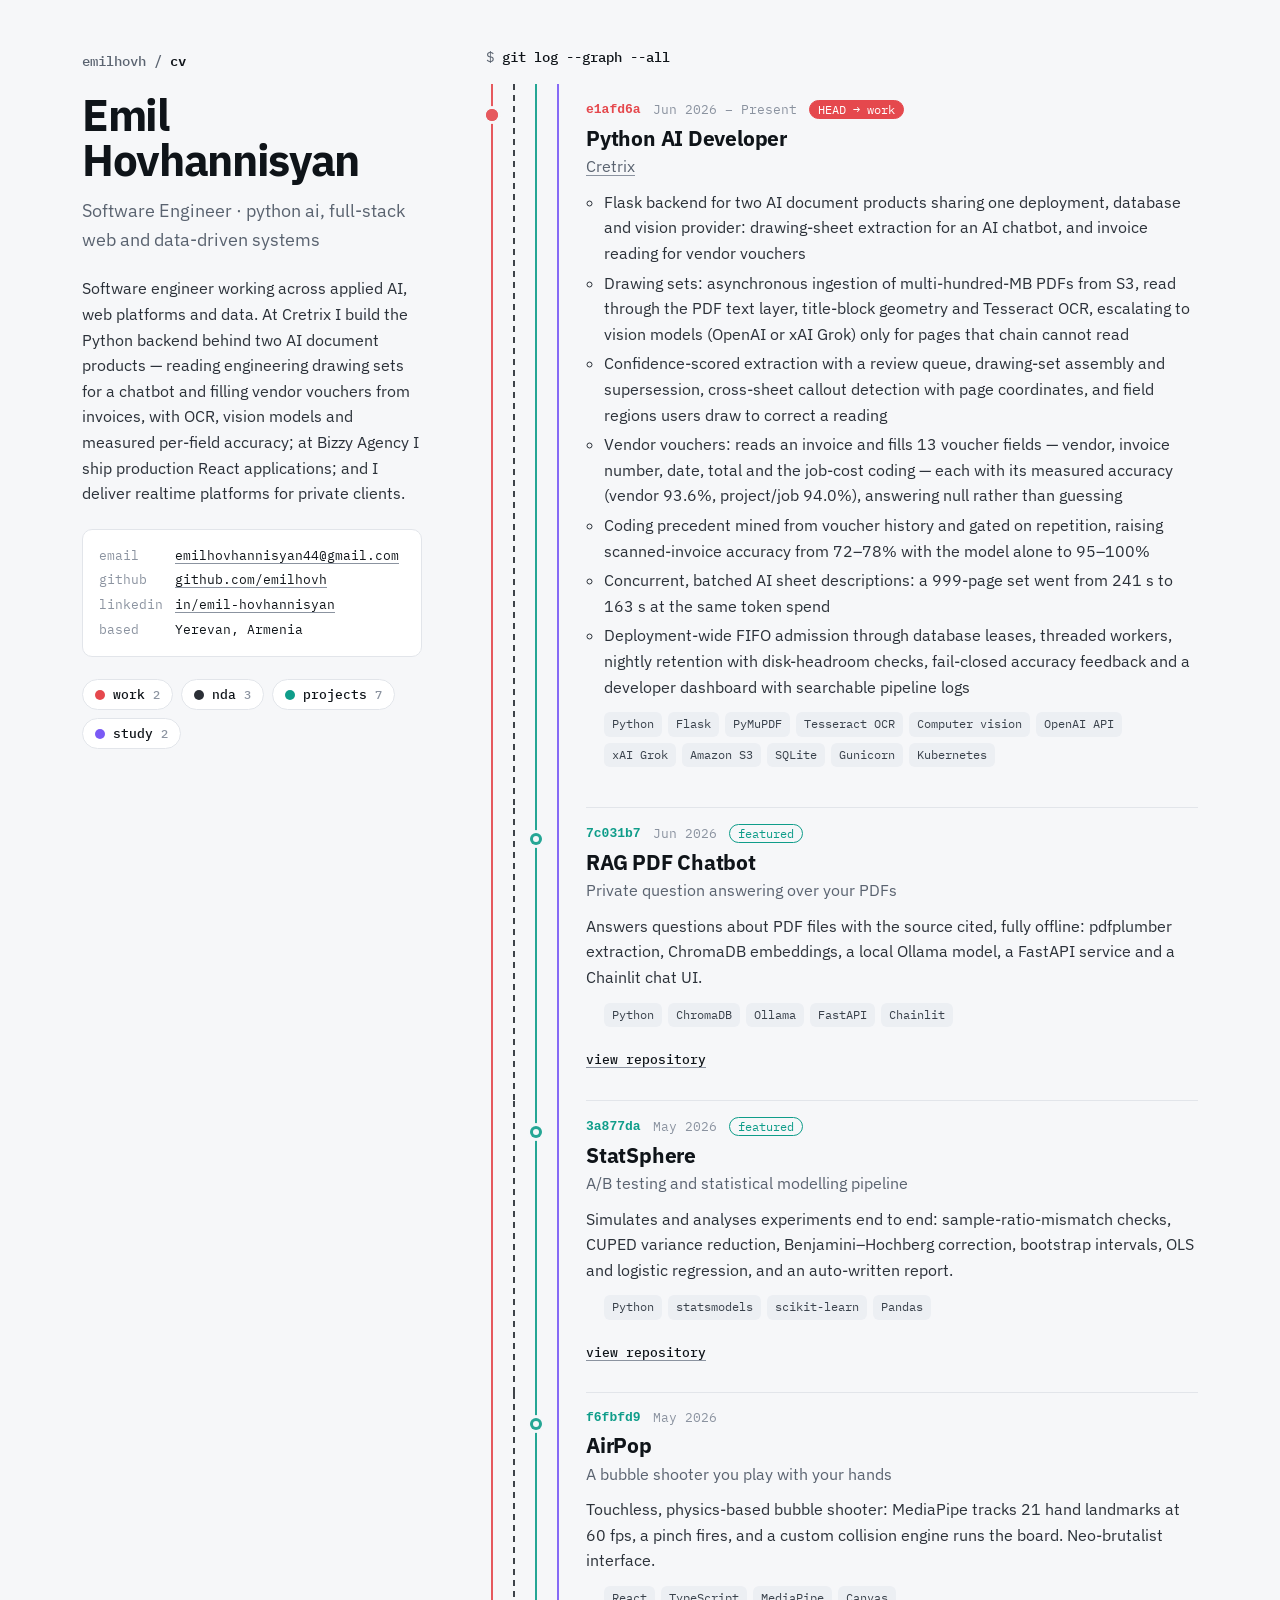
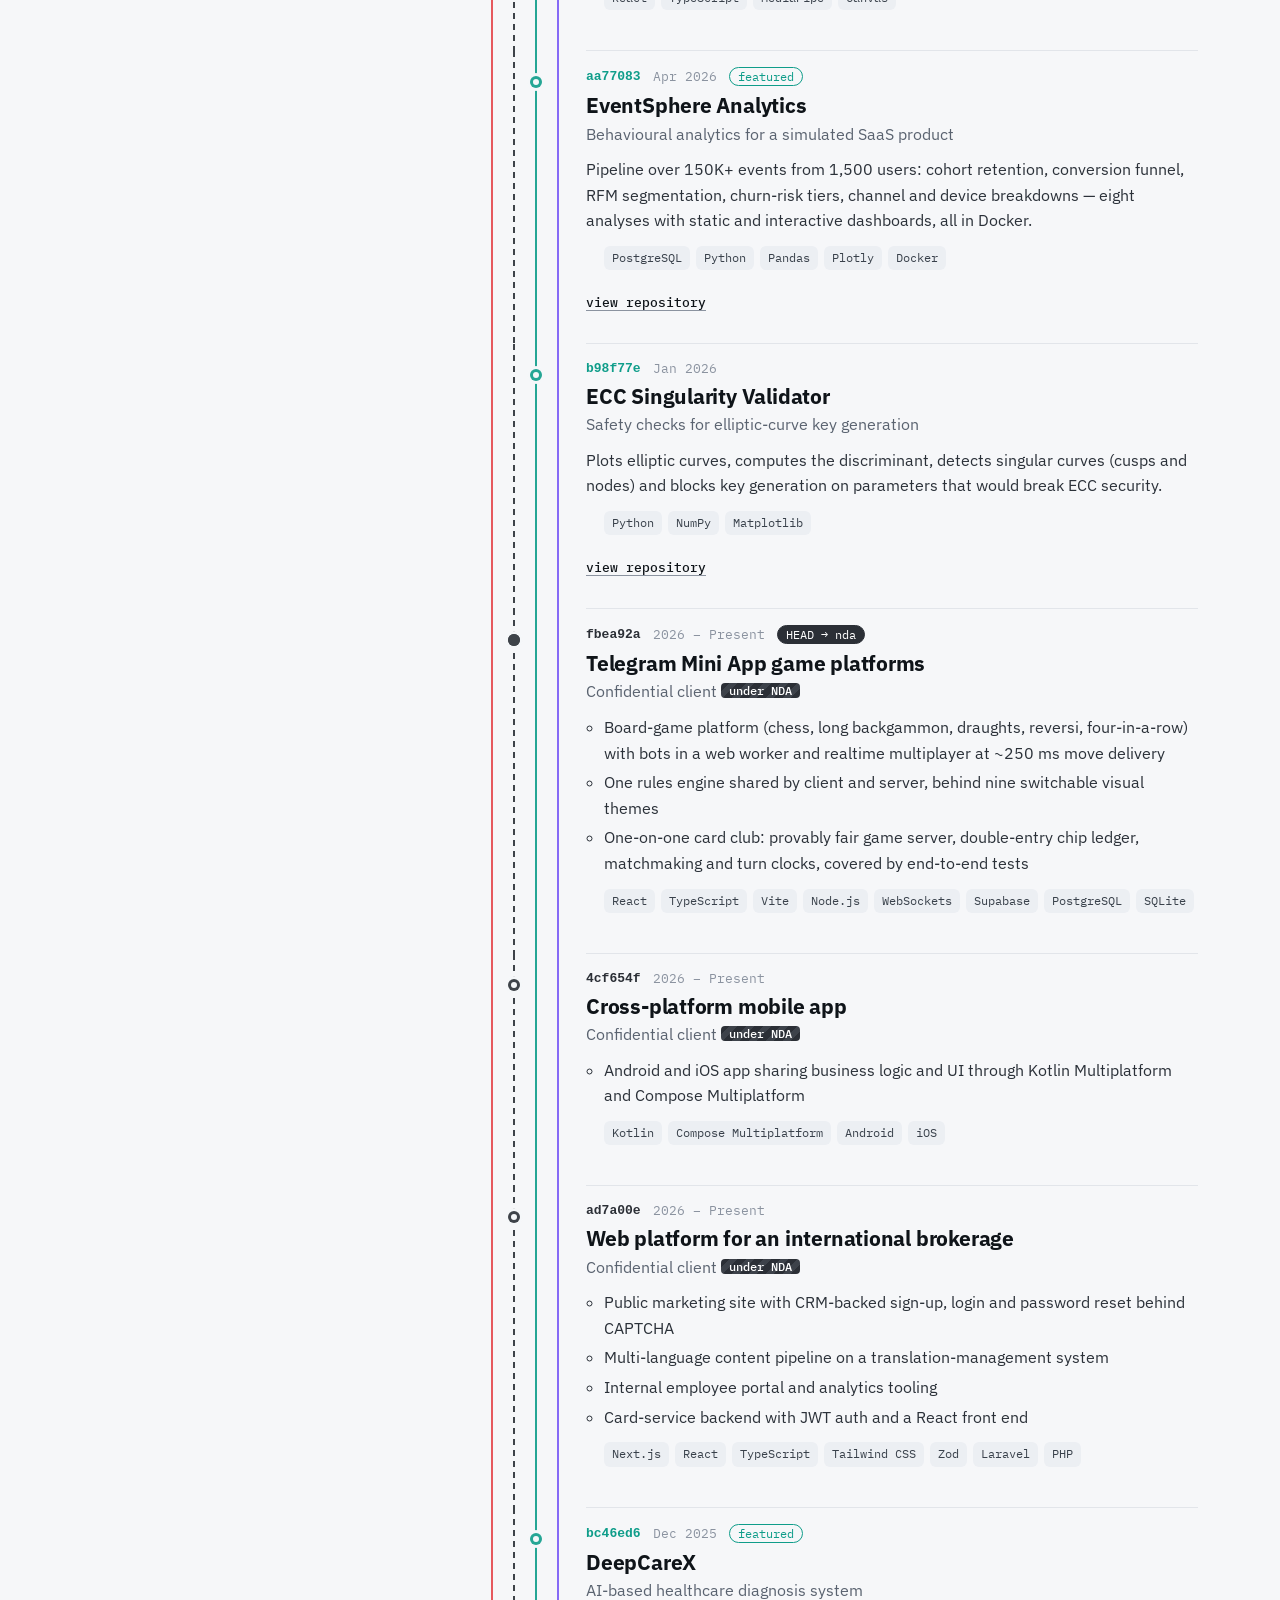
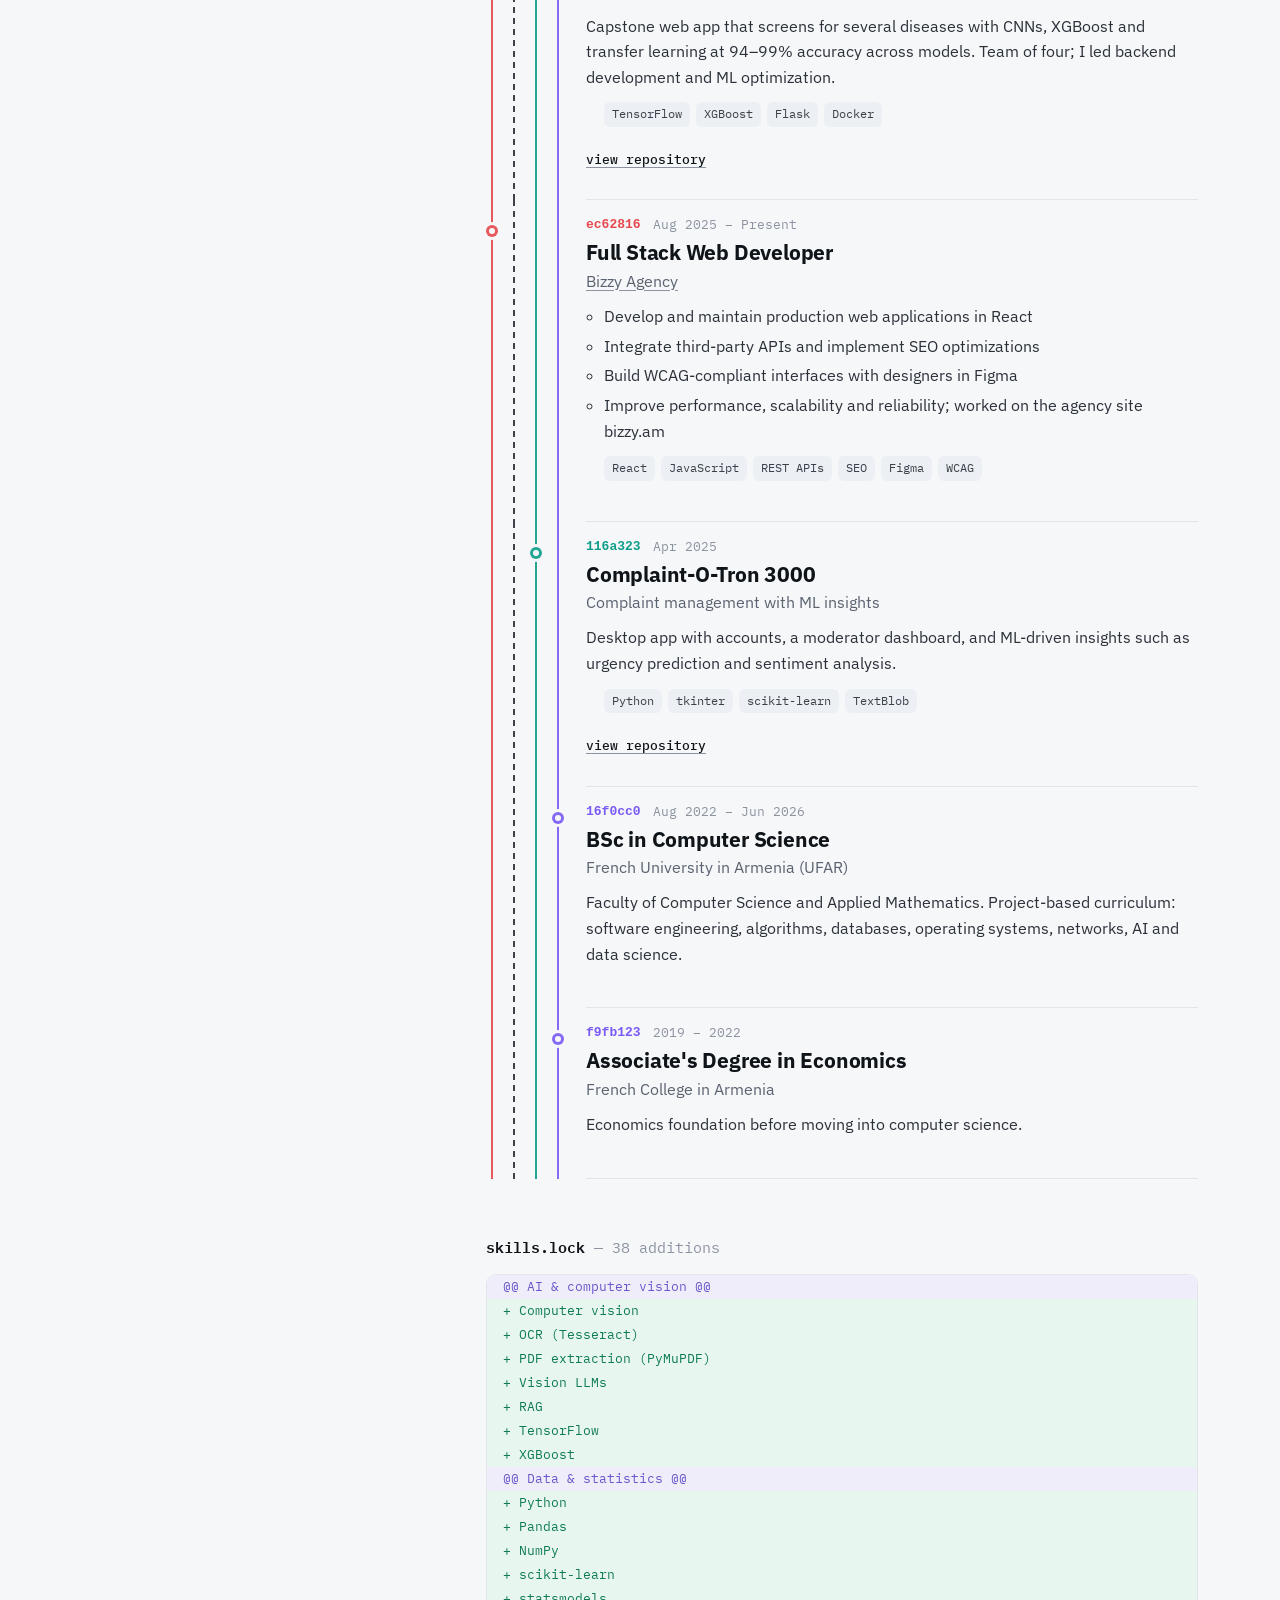
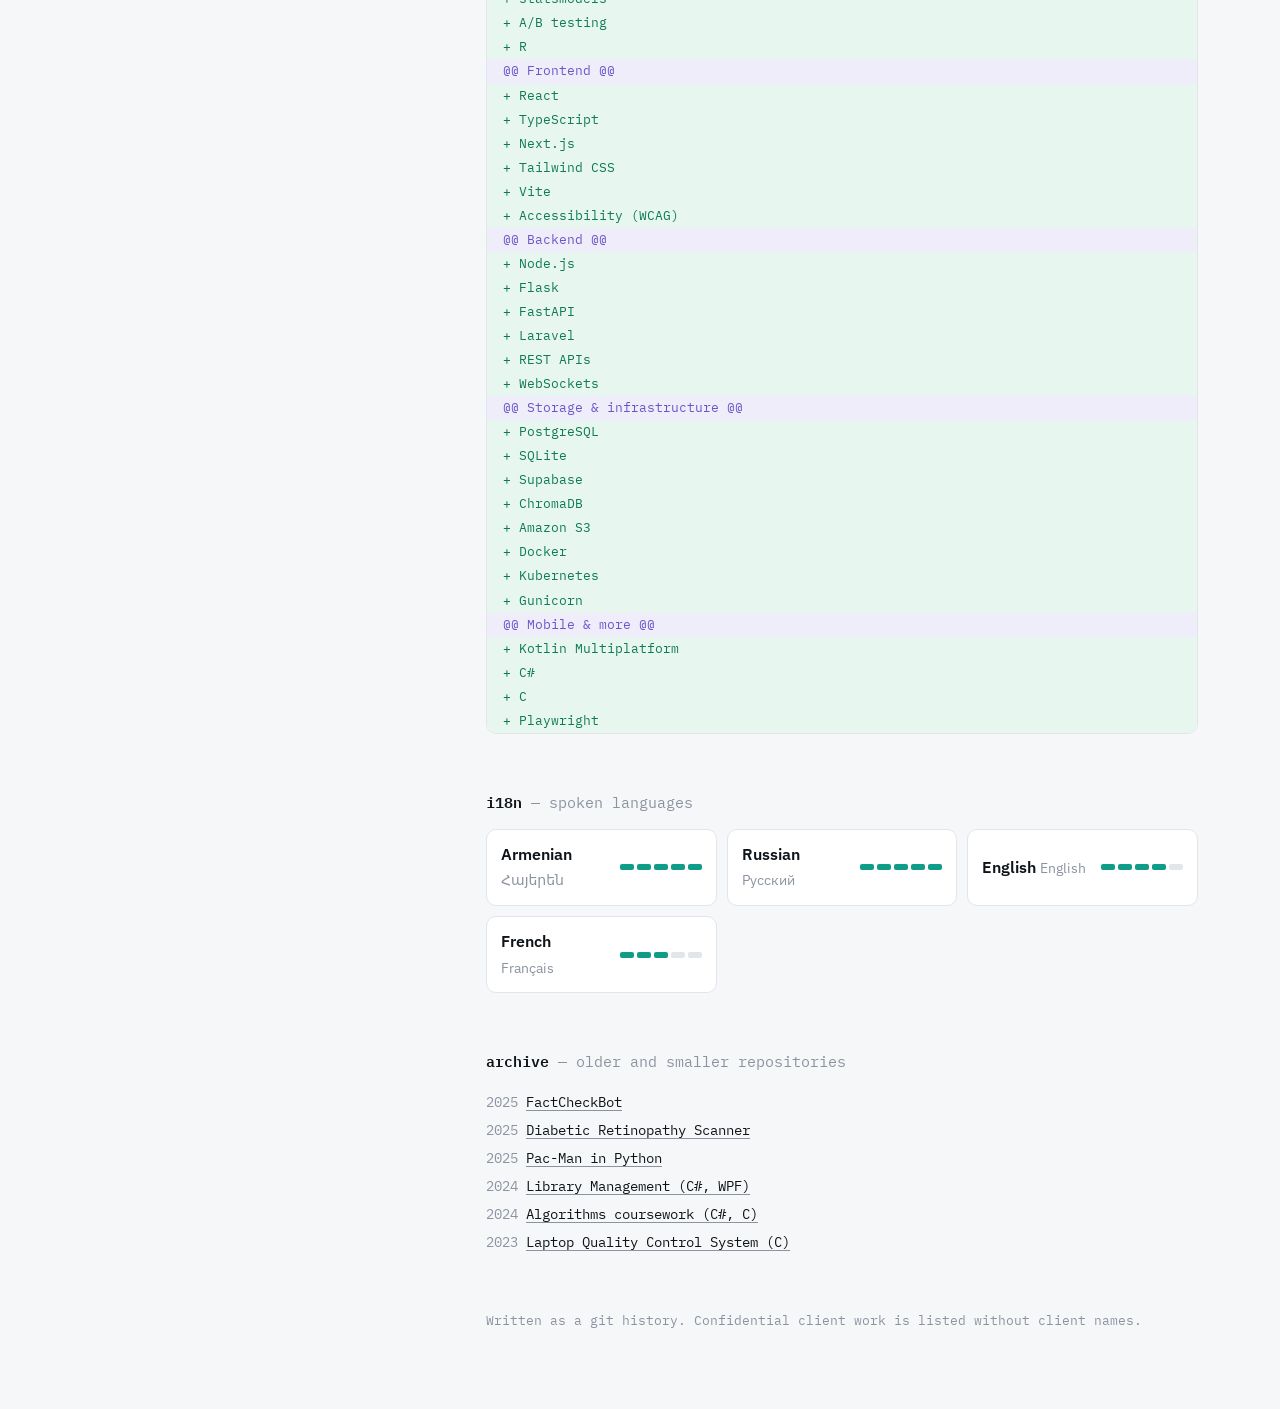
==== variants/1-commit-log/index.html @ f0d026a4 "Personal CV site: one design system, four views (timeline, map, paper, dossier)" ====
<!doctype html>
<html lang="en">
  <head>
    <meta charset="utf-8" />
    <meta name="viewport" content="width=device-width, initial-scale=1" />
    <title>Emil Hovhannisyan — Software Engineer</title>
    <meta name="description" content="Emil Hovhannisyan, software engineer in Yerevan: full-stack web platforms and data-driven systems." />
    <link rel="preconnect" href="https://fonts.googleapis.com" />
    <link rel="preconnect" href="https://fonts.gstatic.com" crossorigin />
    <link href="https://fonts.googleapis.com/css2?family=IBM+Plex+Mono:wght@400;500;600&family=IBM+Plex+Sans:wght@400;500;600;700&display=swap" rel="stylesheet" />
    <link rel="stylesheet" href="style.css" />
  </head>
  <body>
    <div id="app"></div>
    <script src="../../content.js"></script>
    <script src="script.js"></script>
  </body>
</html>
---- variants/1-commit-log/style.css ----
/* Commit Log — a career read as `git log --graph`: four branches, one dot per event */
:root {
  --bg: #f6f7f9;
  --surface: #ffffff;
  --ink: #0f1419;
  --muted: #5a6370;
  --faint: #8b93a0;
  --line: #e2e5ea;
  --work: #e5484d;
  --nda: #2b2f36;
  --projects: #0f9d8a;
  --study: #7a5af5;
  --add: #0f7b55;
  --add-bg: #e7f6ef;
  --hunk: #6b56c9;
  --hunk-bg: #f0edfb;
  --sans: 'IBM Plex Sans', 'Segoe UI', system-ui, sans-serif;
  --mono: 'IBM Plex Mono', ui-monospace, Consolas, monospace;
  --lane-gap: 22px;
}

* {
  box-sizing: border-box;
}

html {
  background: var(--bg);
}

body {
  margin: 0;
  color: var(--ink);
  font: 16px/1.6 var(--sans);
  -webkit-font-smoothing: antialiased;
}

a {
  color: inherit;
  text-decoration-color: var(--faint);
  text-underline-offset: 3px;
}

a:hover {
  text-decoration-color: currentColor;
}

:focus-visible {
  outline: 2px solid var(--projects);
  outline-offset: 2px;
}

.layout {
  max-width: 1180px;
  margin: 0 auto;
  padding: 48px 32px 80px;
  display: grid;
  grid-template-columns: 340px 1fr;
  gap: 64px;
}

/* ---------- identity ---------- */

.identity {
  position: sticky;
  top: 40px;
  align-self: start;
  display: flex;
  flex-direction: column;
  gap: 22px;
}

.path {
  margin: 0;
  font: 500 14px var(--mono);
  color: var(--muted);
}

.path b {
  color: var(--ink);
  font-weight: 600;
}

.identity h1 {
  margin: 0;
  font-size: 44px;
  line-height: 1.02;
  letter-spacing: -0.03em;
  font-weight: 700;
  text-wrap: balance;
}

.role {
  margin: -8px 0 0;
  font-size: 18px;
  color: var(--muted);
}

.summary {
  margin: 0;
  color: #2b3139;
}

.config {
  margin: 0;
  padding: 14px 16px;
  border: 1px solid var(--line);
  border-radius: 10px;
  background: var(--surface);
  font: 13px/1.9 var(--mono);
  display: grid;
  grid-template-columns: auto 1fr;
  column-gap: 12px;
}

.config dt {
  color: var(--faint);
}

.config dd {
  margin: 0;
  overflow-wrap: anywhere;
}

.branches {
  display: flex;
  flex-wrap: wrap;
  gap: 8px;
}

.branch {
  display: inline-flex;
  align-items: center;
  gap: 8px;
  padding: 6px 12px;
  border: 1px solid var(--line);
  border-radius: 999px;
  background: var(--surface);
  font: 500 13px var(--mono);
  color: var(--ink);
  cursor: pointer;
}

.branch i {
  width: 10px;
  height: 10px;
  border-radius: 50%;
  background: var(--c);
}

.branch small {
  color: var(--faint);
  font-size: 12px;
}

.branch[aria-pressed='false'] {
  color: var(--faint);
  background: transparent;
}

.branch[aria-pressed='false'] i {
  background: transparent;
  box-shadow: inset 0 0 0 2px var(--c);
}

/* ---------- log ---------- */

.prompt {
  margin: 0 0 18px;
  font: 14px var(--mono);
  color: var(--muted);
}

.prompt b {
  color: var(--ink);
  font-weight: 500;
}

.log {
  list-style: none;
  margin: 0;
  padding: 0;
}

.commit {
  display: grid;
  grid-template-columns: calc(var(--lane-gap) * 4 + 12px) 1fr;
}

.commit[hidden] {
  display: none;
}

/* four branch lines run through every row; the dot sits on this commit's lane */
.rail {
  position: relative;
  background:
    linear-gradient(var(--work), var(--work)) calc(var(--lane-gap) * 0 + 5px) 0 / 2px 100% no-repeat,
    repeating-linear-gradient(var(--nda) 0 6px, transparent 6px 11px) calc(var(--lane-gap) * 1 + 5px) 0 / 2px 100% no-repeat,
    linear-gradient(var(--projects), var(--projects)) calc(var(--lane-gap) * 2 + 5px) 0 / 2px 100% no-repeat,
    linear-gradient(var(--study), var(--study)) calc(var(--lane-gap) * 3 + 5px) 0 / 2px 100% no-repeat;
  opacity: 0.9;
}

.rail::after {
  content: '';
  position: absolute;
  top: 25px;
  left: calc(var(--lane) * var(--lane-gap));
  width: 12px;
  height: 12px;
  border-radius: 50%;
  background: var(--bg);
  box-shadow:
    inset 0 0 0 3px var(--c),
    0 0 0 3px var(--bg);
}

.commit.is-head .rail::after {
  background: var(--c);
}

.card {
  padding: 16px 0 28px;
  border-bottom: 1px solid var(--line);
  min-width: 0;
}

.meta {
  margin: 0 0 6px;
  display: flex;
  flex-wrap: wrap;
  align-items: center;
  gap: 6px 12px;
  font: 13px var(--mono);
  color: var(--faint);
}

.hash {
  color: var(--c);
  font-weight: 600;
}

.ref {
  padding: 1px 8px;
  border-radius: 999px;
  border: 1px solid currentColor;
  color: var(--c);
  font-size: 12px;
}

.ref--head {
  background: var(--c);
  border-color: var(--c);
  color: #fff;
}

.card h3 {
  margin: 0;
  font-size: 21px;
  line-height: 1.3;
  letter-spacing: -0.01em;
  text-wrap: balance;
}

.org {
  margin: 2px 0 10px;
  color: var(--muted);
}

.nda-mark {
  display: inline-block;
  padding: 0 8px;
  margin-left: 4px;
  border-radius: 4px;
  background: repeating-linear-gradient(135deg, var(--nda) 0 6px, #3d424a 6px 12px);
  color: #fff;
  font: 500 12px var(--mono);
  vertical-align: 2px;
}

.card ul {
  margin: 0 0 12px;
  padding-left: 18px;
  color: #2b3139;
}

.card li + li {
  margin-top: 4px;
}

.card p.text {
  margin: 0 0 12px;
  color: #2b3139;
  max-width: 68ch;
}

.stack {
  display: flex;
  flex-wrap: wrap;
  gap: 6px;
  margin: 0;
  padding: 0;
  list-style: none;
}

.stack li {
  padding: 2px 8px;
  border-radius: 6px;
  background: #eceff3;
  font: 12px/1.7 var(--mono);
  color: #39414b;
}

.card .stack li + li {
  margin-top: 0;
}

.open {
  display: inline-block;
  margin-top: 12px;
  font: 500 13px var(--mono);
}

/* ---------- skills as a diff ---------- */

.section {
  margin-top: 56px;
}

.section h2 {
  margin: 0 0 14px;
  font: 600 15px var(--mono);
}

.section h2 span {
  color: var(--faint);
  font-weight: 400;
}

.diff {
  border: 1px solid var(--line);
  border-radius: 10px;
  overflow: hidden;
  background: var(--surface);
  font: 13px/1.85 var(--mono);
}

.diff div {
  padding: 0 16px;
  white-space: pre-wrap;
}

.diff .hunk {
  background: var(--hunk-bg);
  color: var(--hunk);
}

.diff .add {
  background: var(--add-bg);
  color: var(--add);
}

.langs {
  display: grid;
  grid-template-columns: repeat(auto-fit, minmax(210px, 1fr));
  gap: 10px;
}

.lang {
  padding: 12px 14px;
  border: 1px solid var(--line);
  border-radius: 10px;
  background: var(--surface);
  display: flex;
  align-items: center;
  justify-content: space-between;
  gap: 12px;
}

.lang b {
  font-weight: 600;
}

.lang span {
  color: var(--faint);
  font-size: 14px;
}

.meter {
  display: flex;
  gap: 3px;
}

.meter i {
  width: 14px;
  height: 6px;
  border-radius: 2px;
  background: var(--line);
}

.meter i.on {
  background: var(--projects);
}

.archive {
  list-style: none;
  margin: 0;
  padding: 0;
  font: 14px/2 var(--mono);
}

.archive span {
  color: var(--faint);
}

footer {
  margin-top: 56px;
  font: 13px var(--mono);
  color: var(--faint);
}

@media (max-width: 900px) {
  .layout {
    grid-template-columns: 1fr;
    gap: 40px;
    padding: 32px 18px 64px;
  }
  .identity {
    position: static;
  }
  .identity h1 {
    font-size: 38px;
  }
  :root {
    --lane-gap: 16px;
  }
}
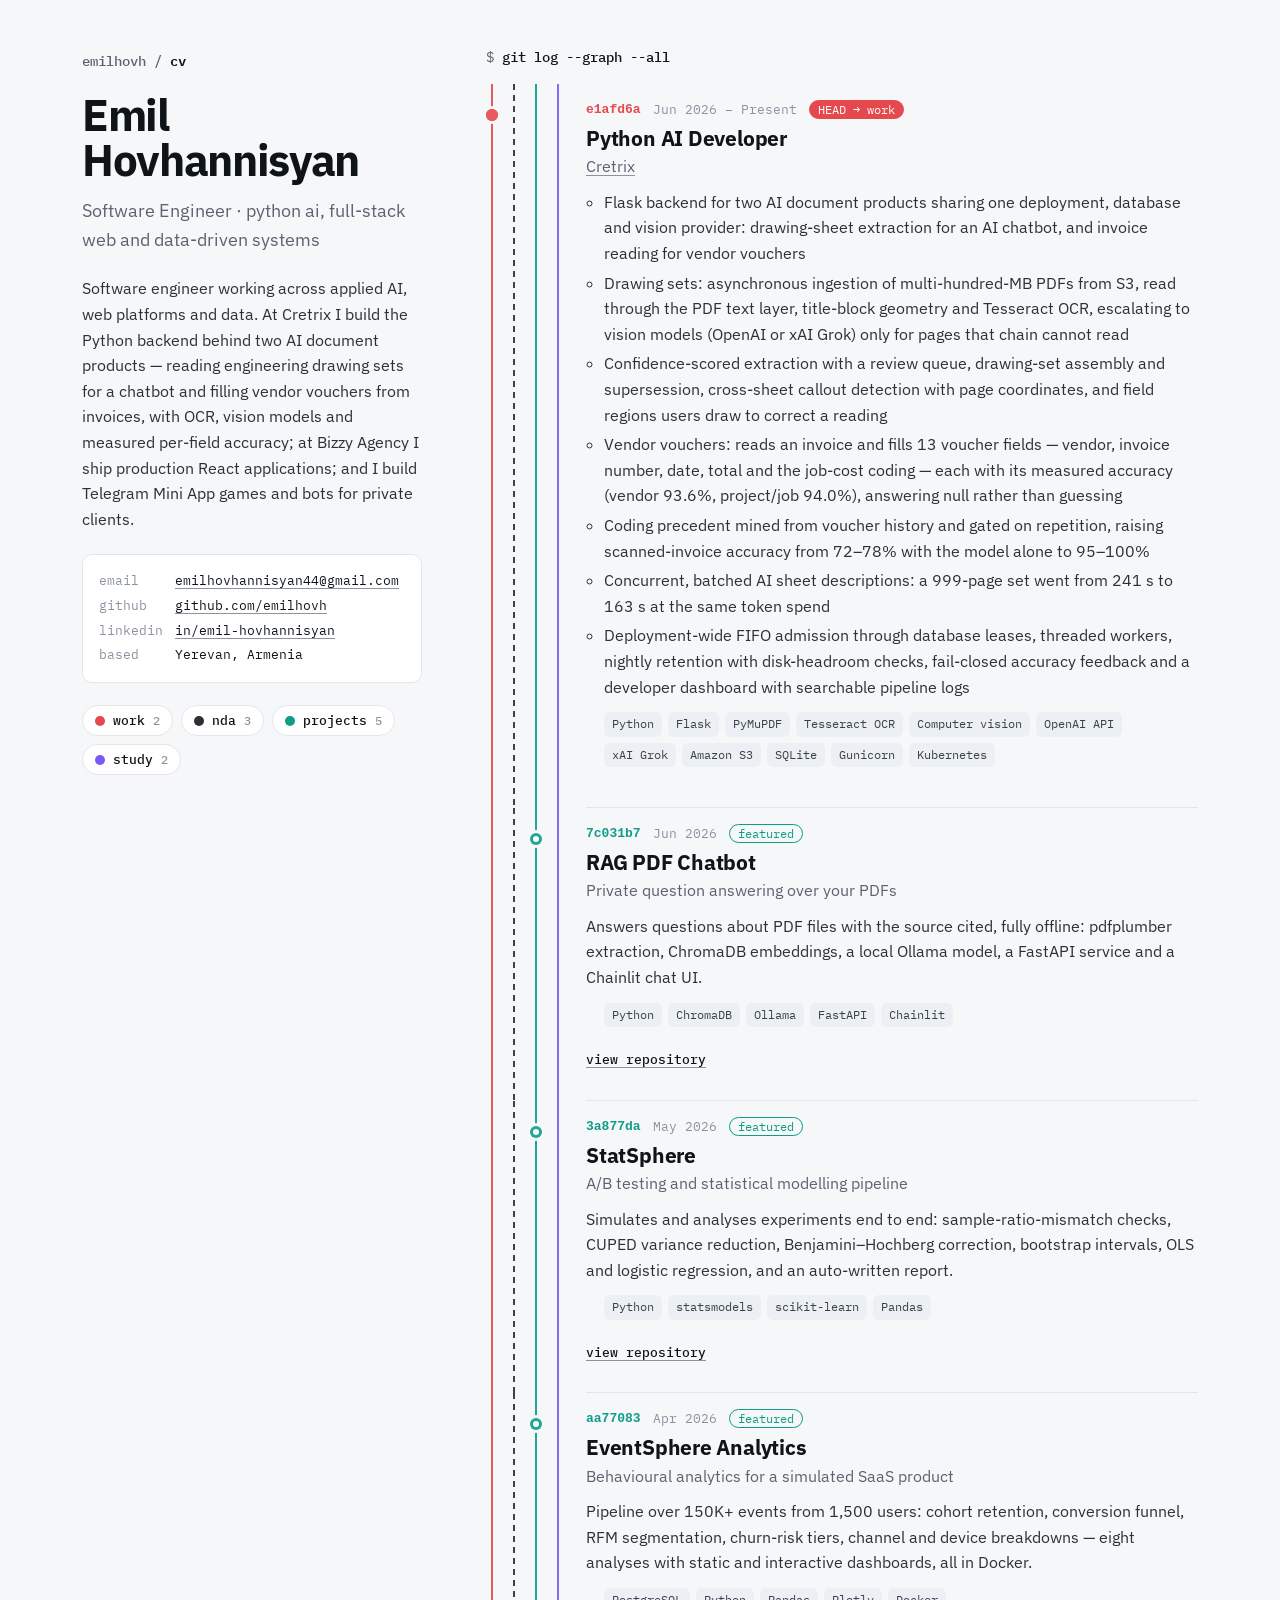
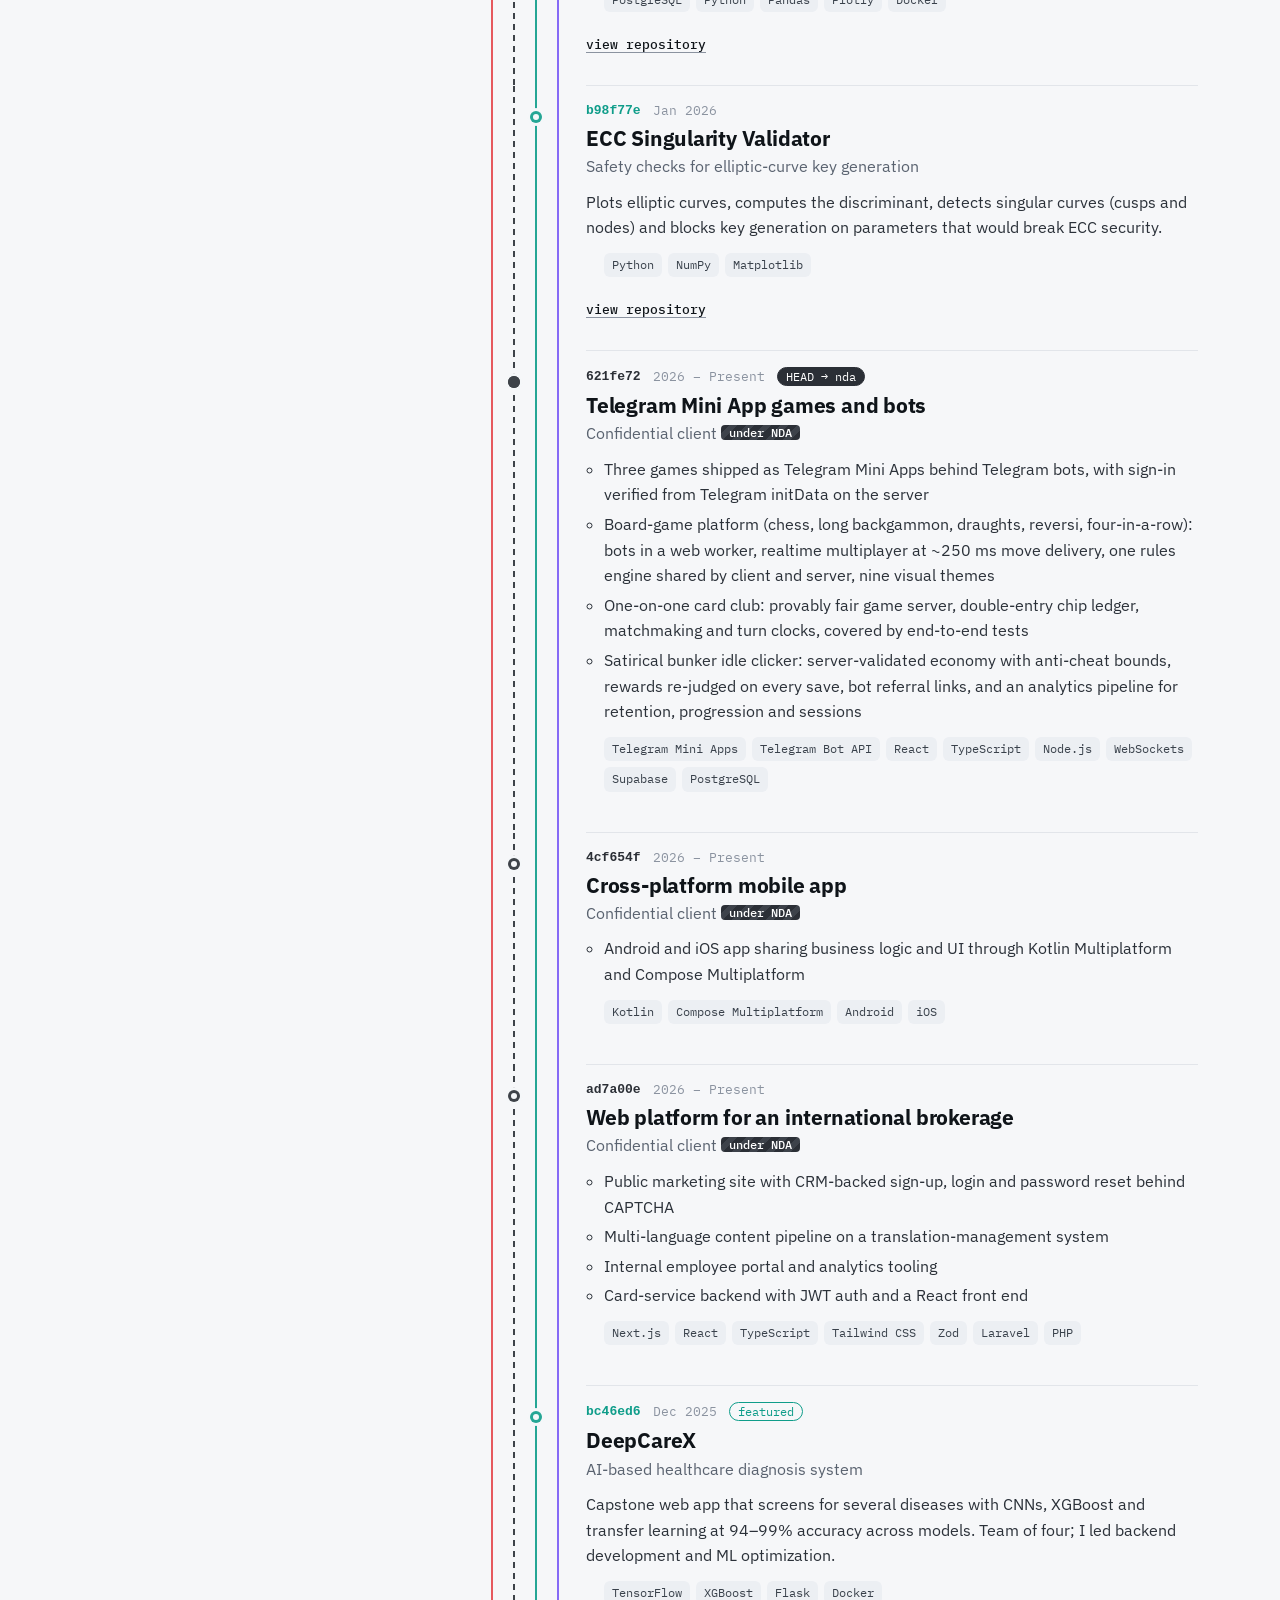
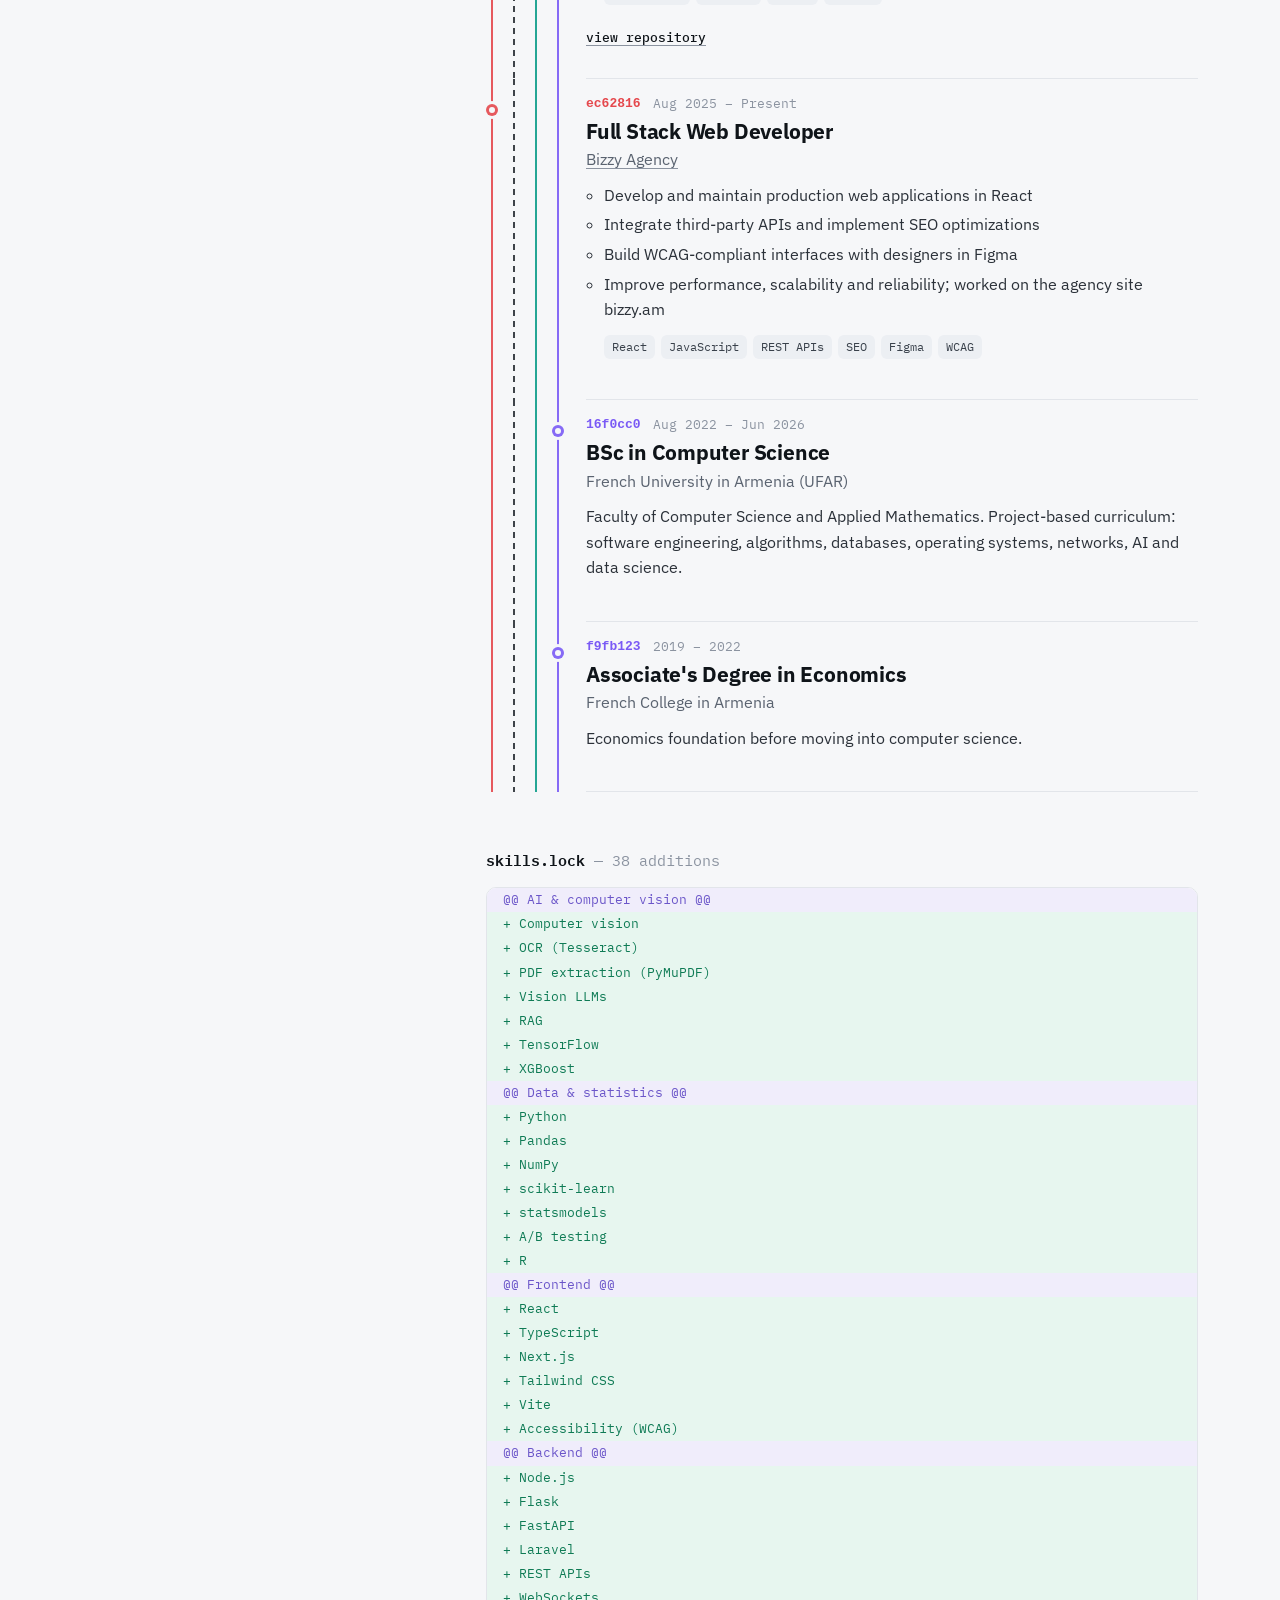
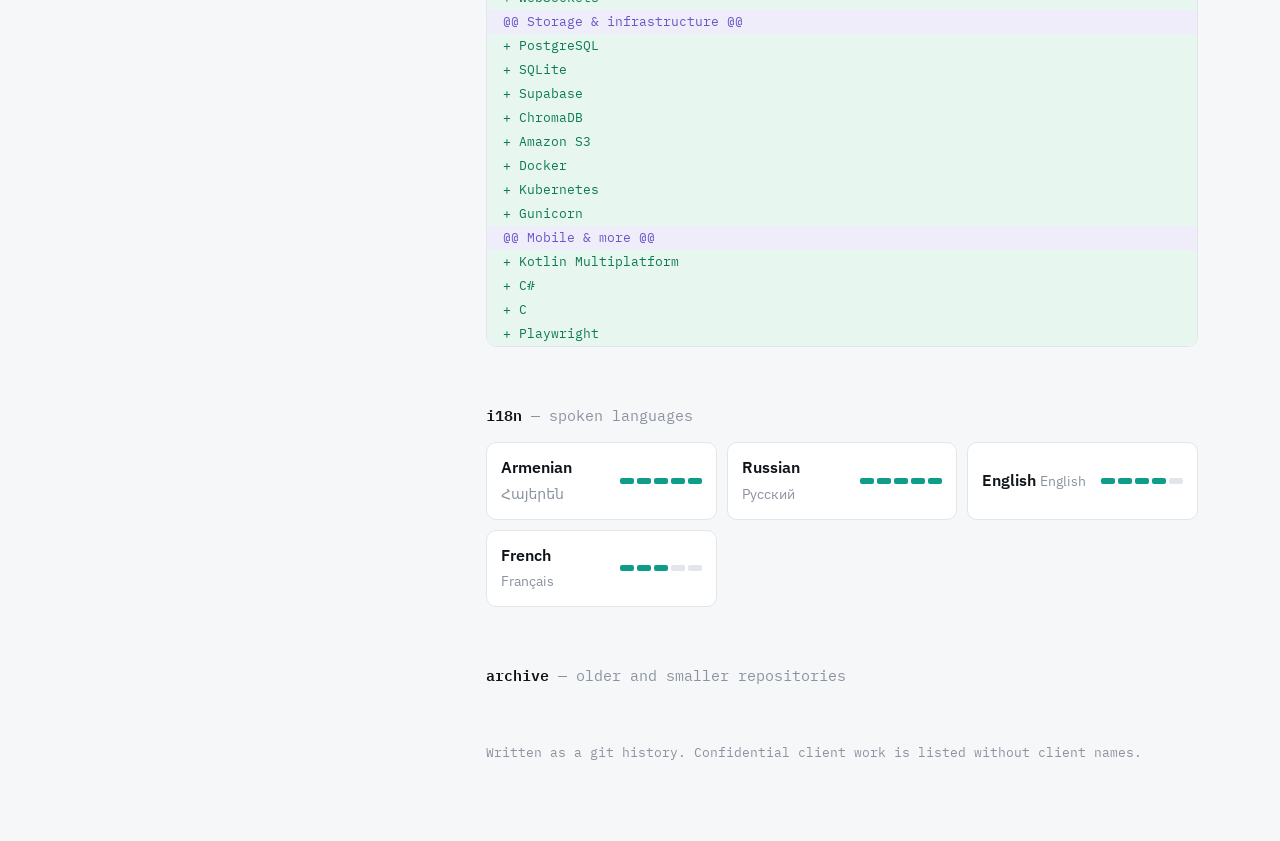
==== commit ea3aa1e2: "Armenian, Russian and French throughout; six colour themes with a theme menu" ====
--- a/variants/1-commit-log/index.html
+++ b/variants/1-commit-log/index.html
@@ -12,7 +12,7 @@
   </head>
   <body>
     <div id="app"></div>
-    <script src="../../content.js"></script>
+    <script src="../legacy-content.js"></script>
     <script src="script.js"></script>
   </body>
 </html>
